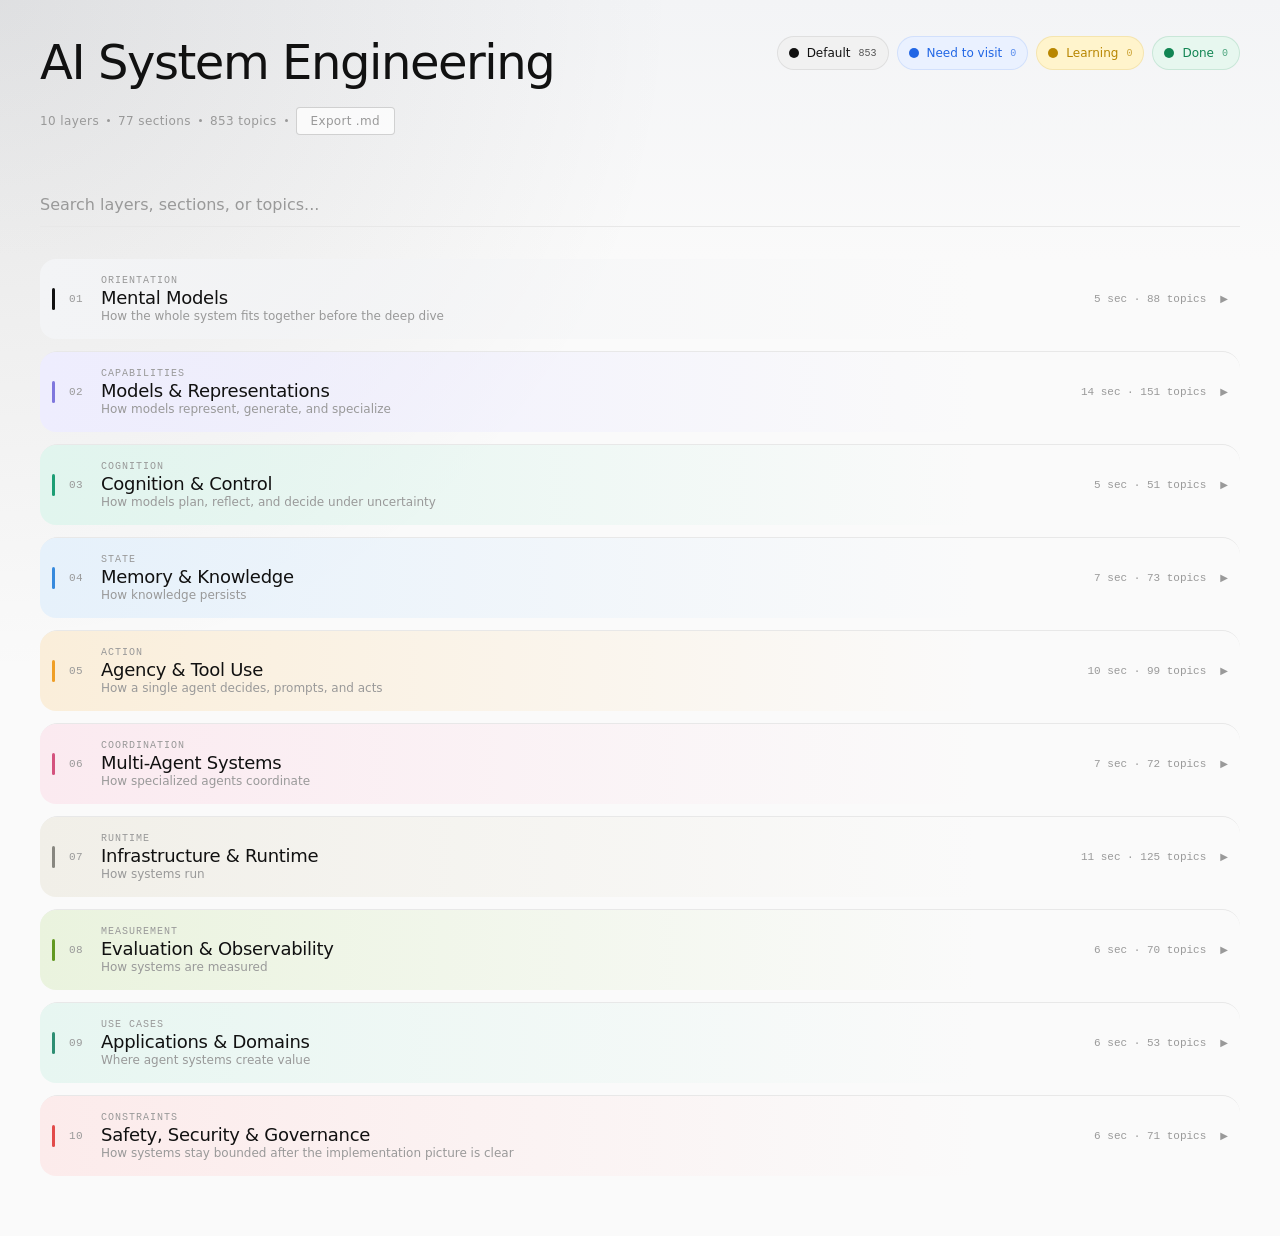
==== index.html @ 34adfef0 "style: increase AI System Engineering heading size to 48px" ====
<!DOCTYPE html>
<html lang="en">
<head>
<meta charset="UTF-8">
<meta name="viewport" content="width=device-width, initial-scale=1.0">
<title>AI Agent Systems — Syllabus</title>
<link rel="stylesheet" href="styles.css">
</head>
<body>

<div class="s">
  <div class="header-row">
    <div>
      <h1 class="page-title">AI System Engineering</h1>
      <div class="s-meta">
        <span id="meta-layers"></span><span class="dot"></span>
        <span id="meta-sections"></span><span class="dot"></span>
        <span id="meta-topics"></span><span class="dot"></span>
        <button class="s-export" id="export-button" type="button">Export .md</button>
      </div>
    </div>
    <div class="status-legend" id="status-legend"></div>
  </div>
  <input class="s-search" id="search" type="search" aria-label="Search layers, sections, topics, and prerequisites" placeholder="Search layers, sections, or topics...">
  <div id="root"></div>
</div>

<button class="scroll-top" id="scroll-top" type="button" aria-label="Scroll to top">↑</button>
<button class="s-collapse" id="collapse-button" type="button">Collapse all</button>

<script src="syllabus.js"></script>
<script>
const { data, getStats, renderLayerTree, filterLayerTree, wireHashFocus, layersToMarkdown, downloadMarkdown, renderStatusLegend, subscribeToTopicStatusChanges, applyPageTheme, setAllLayersOpen } = window.Syllabus;

const root = document.getElementById('root');
const searchInput = document.getElementById('search');
const exportButton = document.getElementById('export-button');
const statusLegend = document.getElementById('status-legend');

function updateMeta(stats) {
  document.getElementById('meta-layers').textContent = `${stats.layers} layers`;
  document.getElementById('meta-sections').textContent = `${stats.sections} sections`;
  document.getElementById('meta-topics').textContent = `${stats.topics} topics`;
}

function exportMarkdown() {
  const stats = getStats(data);
  const markdown = layersToMarkdown('AI Agent Systems — Syllabus', data, [
    `${stats.layers} layers · ${stats.sections} sections · ${stats.topics} topics`
  ]);
  downloadMarkdown('ai_agent_systems_syllabus.md', markdown);
}

function refreshStatusLegend() {
  renderStatusLegend(statusLegend, {
    noteText: 'Classification colors come from the layer taxonomy. Status colors are personal progress markers saved in your browser.'
  });
}

applyPageTheme({ color: '#111111', bg: '#F3F4F6' });
renderLayerTree(root, data, { anchorIds: true });
updateMeta(getStats(data));
wireHashFocus();
refreshStatusLegend();
subscribeToTopicStatusChanges(refreshStatusLegend);

const collapseButton = document.getElementById('collapse-button');
let allCollapsed = true;
setAllLayersOpen(root, false);
collapseButton.textContent = 'Expand all';

searchInput.addEventListener('input', event => {
  filterLayerTree(root, event.target.value);
});

exportButton.addEventListener('click', exportMarkdown);

collapseButton.addEventListener('click', () => {
  allCollapsed = !allCollapsed;
  setAllLayersOpen(root, !allCollapsed);
  collapseButton.textContent = allCollapsed ? 'Expand all' : 'Collapse all';
});

const scrollTopBtn = document.getElementById('scroll-top');
window.addEventListener('scroll', () => {
  scrollTopBtn.classList.toggle('visible', window.scrollY > 400);
  collapseButton.classList.toggle('visible', window.scrollY > 400);
}, { passive: true });
scrollTopBtn.addEventListener('click', () => {
  window.scrollTo({ top: 0, behavior: 'smooth' });
});
</script>
</body>
</html>
---- styles.css ----
*{box-sizing:border-box;margin:0;padding:0}

:root{
  --bg:#FAFAFA;
  --surface:#FFFFFF;
  --fg:#111;
  --fg2:#555;
  --fg3:#999;
  --bd:#E8E8E8;
  --page-theme:#111111;
  --page-tint:#F3F4F6;
  --page-accent:rgba(17,17,17,0.06);
  --theme-line:rgba(17,17,17,0.12);
  --status-default:#111111;
  --status-default-soft:#F1F1F1;
  --status-need-visit:#2166E5;
  --status-need-visit-soft:#EAF1FF;
  --status-learning:#B88600;
  --status-learning-soft:#FFF4CC;
  --status-done:#118553;
  --status-done-soft:#E7F7EF;
  --font:-apple-system,BlinkMacSystemFont,"Segoe UI",system-ui,sans-serif;
  --mono:"SF Mono","Cascadia Code","Fira Code","Consolas",monospace;
}

html{scroll-behavior:smooth}

body{
  font-family:var(--font);
  min-height:100vh;
  background:
    radial-gradient(circle at top left, var(--page-accent) 0%, rgba(250,250,250,0) 38%),
    linear-gradient(180deg, var(--page-tint) 0%, rgba(250,250,250,0) 260px),
    var(--bg);
  color:var(--fg);
  -webkit-font-smoothing:antialiased;
}

a{color:inherit;text-decoration:none}

.s{width:100%;max-width:none;margin:0 auto;padding:36px 40px 48px}

.header-row{
  display:flex;
  justify-content:space-between;
  align-items:flex-start;
  gap:32px;
  margin-bottom:24px;
}

.page-title{
  font-size:48px;
  line-height:1.1;
  font-weight:500;
  letter-spacing:-0.03em;
  margin:0 0 18px;
}

.s-meta{
  font-size:12px;
  color:var(--fg3);
  letter-spacing:0.4px;
  margin-bottom:24px;
  display:flex;
  gap:8px;
  align-items:center;
  flex-wrap:wrap;
}

.s-meta .dot{width:3px;height:3px;border-radius:50%;background:var(--fg3);display:inline-block}

.status-legend{
  display:flex;
  flex-direction:column;
  gap:12px;
  align-items:flex-end;
  padding:0;
  border:none;
  border-radius:0;
  background:transparent;
  backdrop-filter:none;
  flex-shrink:0;
  min-width:200px;
}

.status-note{
  display:none;
}

.status-items{
  display:flex;
  flex-wrap:wrap;
  gap:8px;
  justify-content:flex-end;
}

.status-item,
.status-choice{
  display:inline-flex;
  align-items:center;
  gap:8px;
  min-height:34px;
  padding:7px 11px;
  border-radius:999px;
  border:1px solid transparent;
  background:var(--surface);
  color:var(--fg2);
}

.status-item[data-status="default"],
.status-choice[data-status="default"]{background:var(--status-default-soft);color:var(--status-default);border-color:rgba(17,17,17,0.08)}
.status-item[data-status="need-visit"],
.status-choice[data-status="need-visit"]{background:var(--status-need-visit-soft);color:var(--status-need-visit);border-color:rgba(33,102,229,0.12)}
.status-item[data-status="learning"],
.status-choice[data-status="learning"]{background:var(--status-learning-soft);color:var(--status-learning);border-color:rgba(184,134,0,0.14)}
.status-item[data-status="done"],
.status-choice[data-status="done"]{background:var(--status-done-soft);color:var(--status-done);border-color:rgba(17,133,83,0.14)}

.status-swatch{
  width:10px;
  height:10px;
  border-radius:50%;
  background:currentColor;
  flex-shrink:0;
}

.status-label{font-size:12px;font-weight:500}
.status-count{font-family:var(--mono);font-size:10px;opacity:0.7}

.s-search{
  width:100%;
  background:none;
  border:none;
  border-bottom:1.5px solid var(--bd);
  padding:12px 0;
  font-size:16px;
  color:var(--fg);
  font-family:var(--font);
  outline:none;
  transition:border-color 0.2s;
  margin-bottom:32px;
}

.s-search:focus{border-bottom-color:var(--fg)}
.s-search::placeholder{color:var(--fg3);font-weight:300}

.s-export,
.back-link{
  display:inline-flex;
  align-items:center;
  justify-content:center;
  background:rgba(255,255,255,0.72);
  border:1px solid var(--theme-line);
  color:var(--fg3);
  font-size:12px;
  font-family:var(--font);
  padding:6px 14px;
  border-radius:4px;
  cursor:pointer;
  transition:all 0.15s;
  letter-spacing:0.3px;
}

.s-export:hover,
.back-link:hover,
.s-collapse:hover{color:var(--fg);border-color:var(--fg)}

.s-collapse{
  position:fixed;
  bottom:28px;
  right:72px;
  display:flex;
  align-items:center;
  justify-content:center;
  width:auto;
  height:38px;
  padding:6px 14px;
  font-size:12px;
  font-family:var(--font);
  background:rgba(255,255,255,0.82);
  backdrop-filter:blur(10px);
  border:1px solid var(--theme-line);
  border-radius:4px;
  color:var(--fg3);
  cursor:pointer;
  transition:all 0.15s;
  letter-spacing:0.3px;
  z-index:100;
  box-shadow:0 4px 16px rgba(17,17,17,0.06);
  opacity:0;
  pointer-events:none;
  transform:translateY(8px);
}

.s-collapse.visible{
  opacity:1;
  pointer-events:auto;
  transform:translateY(0);
}

.s-collapse:hover{color:var(--fg);border-color:var(--fg)}

.scroll-top{
  position:fixed;
  bottom:28px;
  right:28px;
  width:38px;
  height:38px;
  border-radius:50%;
  border:1px solid var(--theme-line);
  background:rgba(255,255,255,0.82);
  backdrop-filter:blur(10px);
  color:var(--fg3);
  font-size:16px;
  line-height:1;
  cursor:pointer;
  display:flex;
  align-items:center;
  justify-content:center;
  opacity:0;
  pointer-events:none;
  transition:opacity 0.25s,transform 0.25s,color 0.15s,border-color 0.15s;
  transform:translateY(8px);
  z-index:100;
  box-shadow:0 4px 16px rgba(17,17,17,0.06);
}

.scroll-top.visible{
  opacity:1;
  pointer-events:auto;
  transform:translateY(0);
}

.scroll-top:hover{color:var(--fg);border-color:var(--fg)}

.topic-page .status-legend{display:none}

.resource-tools{
  margin:8px 0 18px 33px;
  padding-top:6px;
}

.resource-tools-label,
.resource-field-label{
  font-family:var(--mono);
  font-size:10px;
  letter-spacing:0.08em;
  text-transform:uppercase;
  color:var(--fg3);
}

.resource-form{
  display:grid;
  grid-template-columns:minmax(0,0.85fr) minmax(0,1.35fr) auto;
  gap:10px;
  align-items:end;
  margin-top:10px;
}

.resource-field{
  display:flex;
  flex-direction:column;
  gap:8px;
  min-width:0;
}

.resource-input{
  width:100%;
  background:none;
  border:none;
  border-bottom:1px solid var(--bd);
  padding:10px 0;
  font-size:14px;
  color:var(--fg);
  font-family:var(--font);
  outline:none;
  transition:border-color 0.2s;
}

.resource-input:focus{border-bottom-color:var(--fg)}
.resource-input::placeholder{color:var(--fg3)}

.resource-saved-note{
  margin-top:12px;
  font-size:11px;
  color:var(--fg3);
}

.resource-saved-list{
  display:flex;
  flex-wrap:wrap;
  gap:8px;
  margin-top:10px;
}

.resource-saved-item{
  display:inline-flex;
  align-items:center;
  gap:8px;
  min-height:30px;
  padding:5px 9px;
  border-radius:999px;
  border:1px solid var(--theme-line);
  background:rgba(255,255,255,0.64);
}

.resource-saved-link{
  font-size:12px;
  color:var(--fg2);
}

.resource-saved-link:hover{color:var(--fg)}

.resource-remove{
  border:none;
  background:none;
  padding:0;
  font-size:11px;
  font-family:var(--font);
  color:var(--fg3);
  cursor:pointer;
}

.resource-remove:hover{color:var(--fg)}

.resource-empty{
  font-size:12px;
  color:var(--fg3);
}

.page-topbar{
  display:flex;
  align-items:center;
  justify-content:flex-start;
  margin-bottom:18px;
}

.topic-page .back-link{
  min-height:36px;
  padding:8px 14px;
}

.hero{
  padding:4px 0 28px;
  margin-bottom:24px;
  border-bottom:1px solid var(--theme-line);
}

.crumbs{
  display:flex;
  align-items:center;
  gap:8px;
  flex-wrap:wrap;
  margin-bottom:14px;
  font-size:12px;
  color:var(--fg3);
}

.crumb-link{transition:color 0.15s}
.crumb-link:hover{color:var(--fg)}
.crumb-sep{color:var(--bd)}

.hero-k{font-family:var(--mono);font-size:11px;letter-spacing:0.1em;text-transform:uppercase;color:var(--fg3);margin-bottom:10px}
.hero-title{font-size:34px;line-height:1.08;letter-spacing:-0.03em;font-weight:550;max-width:1100px}
.hero-summary{margin-top:14px;max-width:1100px;font-size:15px;line-height:1.7;color:var(--fg2)}

.topic-brief{
  margin-top:18px;
  max-width:1100px;
  display:grid;
  gap:10px;
}

.topic-brief-line{
  display:flex;
  align-items:flex-start;
  gap:12px;
  padding:12px 14px;
  border:1px solid var(--theme-line);
  border-radius:12px;
  background:rgba(255,255,255,0.68);
  box-shadow:0 12px 30px rgba(17,17,17,0.03);
}

.topic-brief-label{
  min-width:110px;
  font-family:var(--mono);
  font-size:10px;
  letter-spacing:0.08em;
  text-transform:uppercase;
  color:var(--page-theme);
  padding-top:3px;
  flex-shrink:0;
}

.topic-brief-text{
  font-size:14px;
  line-height:1.72;
  color:var(--fg2);
}

.hero-grid{
  margin-top:20px;
  display:grid;
  grid-template-columns:repeat(auto-fit,minmax(220px,1fr));
  gap:12px;
}

.hero-card{
  border:1px solid var(--theme-line);
  border-radius:12px;
  padding:14px 16px;
  background:rgba(255,255,255,0.78);
  box-shadow:0 14px 34px rgba(17,17,17,0.03);
}

.hero-card-label{font-family:var(--mono);font-size:10px;letter-spacing:0.08em;text-transform:uppercase;color:var(--fg3);margin-bottom:8px}
.hero-card-value{font-size:15px;line-height:1.45;color:var(--fg)}

.not-found{
  margin-top:24px;
  border:1px solid var(--bd);
  border-radius:12px;
  padding:24px;
  background:var(--surface);
}

.not-found h1{font-size:24px;margin-bottom:10px}
.not-found p{font-size:15px;line-height:1.7;color:var(--fg2);max-width:700px}

.l{position:relative;margin-bottom:12px;border-radius:18px}
.l+.l{border-top:1px solid var(--bd)}

.l-h{
  display:flex;
  align-items:center;
  gap:14px;
  width:100%;
  padding:16px 12px;
  border:none;
  appearance:none;
  text-align:left;
  font:inherit;
  color:inherit;
  cursor:pointer;
  user-select:none;
  transition:opacity 0.15s;
  border-radius:16px;
  background:linear-gradient(90deg,var(--layer-bg,#FFFFFF) 0%, rgba(255,255,255,0) 78%);
}

.l-h:hover{opacity:0.6}
.l-h:focus-visible,
.sec-h:focus-visible{outline:2px solid var(--page-theme);outline-offset:4px}
.l-accent{width:3px;height:22px;border-radius:1.5px;flex-shrink:0;transition:height 0.2s}
.l.open .l-accent{height:28px}
.l.open .l-h{box-shadow:0 14px 28px var(--layer-shadow)}
.l-n{font-family:var(--mono);font-size:11px;color:var(--fg3);min-width:18px;letter-spacing:0.5px}
.l-copy{display:flex;flex-direction:column;gap:1px;flex:1;min-width:0}
.l-k{font-family:var(--mono);font-size:10px;color:var(--fg3);letter-spacing:0.1em;text-transform:uppercase}
.l-t{font-size:18px;font-weight:500;flex:1;letter-spacing:-0.015em}
.l-s{font-size:12px;color:var(--fg3);white-space:nowrap;overflow:hidden;text-overflow:ellipsis}
.l-meta{font-size:11px;color:var(--fg3);font-family:var(--mono)}
.l-arrow{font-size:10px;color:var(--fg3);transition:transform 0.25s ease;display:inline-block}
.l.open .l-arrow{transform:rotate(90deg)}

.l-b{display:grid;grid-template-rows:0fr;transition:grid-template-rows 0.3s ease}
.l.open .l-b{grid-template-rows:1fr}
.l-inner{overflow:hidden;padding-right:12px}

.sec{padding-left:33px}

.sec-h{
  display:flex;
  align-items:center;
  gap:8px;
  width:100%;
  padding:9px 0;
  border:none;
  appearance:none;
  text-align:left;
  font:inherit;
  color:inherit;
  background:none;
  cursor:pointer;
  user-select:none;
  transition:opacity 0.15s;
}

.sec-h:hover{opacity:0.6}
.sec-arrow{font-size:9px;color:var(--fg3);transition:transform 0.2s ease;display:inline-block;width:12px}
.sec.open .sec-arrow{transform:rotate(90deg)}
.sec-t{font-size:15px;color:var(--fg2);flex:1;font-weight:400}
.sec-c{font-family:var(--mono);font-size:10px;color:var(--fg3)}

.sec-b{display:grid;grid-template-rows:0fr;transition:grid-template-rows 0.25s ease}
.sec.open .sec-b{grid-template-rows:1fr}
.sec-inner{overflow:hidden}

.topics{
  padding:10px 0 18px 18px;
  display:grid;
  grid-template-columns:repeat(auto-fit,minmax(240px,1fr));
  gap:4px 18px;
}

.meta-table{
  width:calc(100% - 18px);
  margin:10px 0 8px 18px;
  border-collapse:collapse;
  table-layout:fixed;
}

.meta-row{
  transition:opacity 0.2s;
}

.meta-table th,
.meta-table td{
  padding:7px 0;
  vertical-align:top;
  border-bottom:1px solid rgba(17,17,17,0.06);
}

.meta-table th{
  width:170px;
  padding-right:16px;
  font-family:var(--mono);
  font-size:10px;
  letter-spacing:0.08em;
  text-transform:uppercase;
  color:var(--fg3);
  font-weight:400;
  text-align:left;
}

.meta-table td{
  font-size:14px;
  line-height:1.45;
  color:var(--fg);
}

.topic-token{
  display:flex;
  flex-direction:column;
  align-items:stretch;
  gap:6px;
  min-height:0;
  padding:8px 0;
  border-radius:0;
  border:none;
  border-bottom:1px solid rgba(17,17,17,0.06);
  background:none;
  box-shadow:none;
  transition:color 0.15s, border-color 0.15s;
}

.topic-token:hover{border-bottom-color:rgba(17,17,17,0.14)}
.topic-token[data-status="default"]{color:var(--status-default);border-color:rgba(17,17,17,0.06)}
.topic-token[data-status="need-visit"]{color:var(--status-need-visit);border-color:rgba(33,102,229,0.14)}
.topic-token[data-status="learning"]{color:var(--status-learning);border-color:rgba(184,134,0,0.18)}
.topic-token[data-status="done"]{color:var(--status-done);border-color:rgba(17,133,83,0.16)}

.prompt-token{
  grid-column:1/-1;
  margin-top:4px;
  padding:16px 18px 18px;
  border:1px solid var(--theme-line);
  border-radius:14px;
  background:rgba(255,255,255,0.82);
  box-shadow:0 18px 38px rgba(17,17,17,0.05);
}

.prompt-token:hover{border-color:rgba(17,17,17,0.16)}

.prompt-head{
  display:flex;
  align-items:flex-start;
  justify-content:space-between;
  gap:16px;
  margin-bottom:14px;
}

.prompt-info{
  display:grid;
  gap:6px;
  min-width:0;
}

.prompt-label{
  font-family:var(--mono);
  font-size:10px;
  letter-spacing:0.08em;
  text-transform:uppercase;
  color:var(--fg3);
}

.prompt-description{
  max-width:900px;
  font-size:14px;
  line-height:1.65;
  color:var(--fg2);
}

.prompt-copy-button{
  display:inline-flex;
  align-items:center;
  justify-content:center;
  min-width:112px;
  min-height:36px;
  padding:8px 14px;
  border-radius:999px;
  border:1px solid var(--theme-line);
  background:rgba(17,17,17,0.03);
  color:var(--fg);
  font:inherit;
  font-size:12px;
  cursor:pointer;
  transition:transform 0.15s,border-color 0.15s,background-color 0.15s,color 0.15s;
  flex-shrink:0;
}

.prompt-copy-button:hover{transform:translateY(-1px);border-color:rgba(17,17,17,0.18);background:rgba(17,17,17,0.05)}
.prompt-copy-button[data-state="copied"]{background:var(--status-done-soft);color:var(--status-done);border-color:rgba(17,133,83,0.18)}
.prompt-copy-button[data-state="error"]{background:var(--status-need-visit-soft);color:var(--status-need-visit);border-color:rgba(33,102,229,0.18)}

.prompt-body{
  margin:0;
  padding:16px;
  border-radius:12px;
  border:1px solid rgba(17,17,17,0.08);
  background:linear-gradient(180deg, rgba(17,17,17,0.03) 0%, rgba(17,17,17,0.018) 100%);
  font-family:var(--mono);
  font-size:12px;
  line-height:1.7;
  color:var(--fg);
  white-space:pre-wrap;
  overflow-wrap:anywhere;
  overflow-x:auto;
}

.topic-head{
  display:flex;
  align-items:flex-start;
  gap:10px;
  min-width:0;
}

.t,
.t-new,
.t-link{
  display:inline-flex;
  align-items:center;
  flex:1;
  min-width:0;
  line-height:1.35;
  white-space:normal;
  word-break:normal;
  overflow-wrap:anywhere;
}

.t,
.t-link{font-size:14px;color:inherit}

.t-new{
  font-size:14px;
  color:inherit;
  border-bottom:1px dotted var(--fg3);
}

.t-link{
  border-bottom:1px solid transparent;
  transition:color 0.15s,border-color 0.15s,background-color 0.15s;
}

.t-link:hover{color:var(--fg);border-bottom-color:currentColor}
.t-link:focus-visible{outline:2px solid var(--fg);outline-offset:2px;border-radius:3px}

.t-current{color:var(--fg);font-weight:500}

.topic-status-control{
  width:12px;
  height:12px;
  margin-left:auto;
  border-radius:50%;
  border:none;
  padding:0;
  background:currentColor;
  cursor:pointer;
  box-shadow:0 0 0 1px rgba(255,255,255,0.92), 0 0 0 2px rgba(17,17,17,0.05);
  transition:transform 0.15s, box-shadow 0.15s, opacity 0.15s;
  flex-shrink:0;
  margin-top:3px;
}

.topic-status-control:hover{transform:scale(1.12);box-shadow:0 0 0 1px rgba(255,255,255,0.96), 0 0 0 3px rgba(17,17,17,0.08)}
.topic-status-control:focus-visible{outline:2px solid currentColor;outline-offset:3px}

.t-new-dot{display:inline-block;width:4px;height:4px;border-radius:50%;background:#1D9E75;margin-right:3px;vertical-align:middle;position:relative;top:-1px}

.topic-prereqs{
  display:flex;
  flex-wrap:wrap;
  gap:6px;
  align-items:center;
  padding-left:0;
}

.topic-prereq-label{
  font-family:var(--mono);
  font-size:10px;
  letter-spacing:0.08em;
  text-transform:uppercase;
  color:var(--fg3);
  margin-right:2px;
}

.topic-prereq,
.topic-prereq-empty{
  display:inline-flex;
  align-items:center;
  min-height:20px;
  padding:2px 7px;
  border-radius:999px;
  background:rgba(17,17,17,0.05);
  color:var(--fg2);
  font-size:10px;
  line-height:1.25;
}

.topic-prereq-link{transition:background-color 0.15s,color 0.15s}
.topic-prereq-link:hover{background:rgba(17,17,17,0.08);color:var(--fg)}
.topic-prereq-empty{background:rgba(17,17,17,0.03);color:var(--fg3)}

.faded{opacity:0.08!important;pointer-events:none;transition:opacity 0.2s}

.status-picker-label{
  margin-top:18px;
  margin-bottom:10px;
  font-family:var(--mono);
  font-size:10px;
  letter-spacing:0.08em;
  text-transform:uppercase;
  color:var(--fg3);
}

.status-picker{
  display:flex;
  flex-wrap:wrap;
  gap:10px;
  margin-bottom:18px;
}

.status-choice{
  cursor:pointer;
  font:inherit;
  transition:transform 0.15s, box-shadow 0.15s, border-color 0.15s;
}

.status-choice:hover{transform:translateY(-1px)}
.status-choice.is-active{box-shadow:0 0 0 2px currentColor inset, 0 10px 22px rgba(17,17,17,0.05)}

@media(max-width:900px){
  .hero-title{font-size:28px}
  .topic-brief-line{flex-direction:column;gap:6px}
  .topic-brief-label{min-width:0;padding-top:0}
  .resource-form{grid-template-columns:1fr}
  .prompt-head{flex-direction:column;align-items:stretch}
  .prompt-copy-button{width:100%}
}

@media(max-width:480px){
  .s{width:100%;padding:20px 14px 28px}
  .page-title{font-size:24px;margin-bottom:14px}
  .page-topbar{margin-bottom:14px}
  .status-legend{padding:12px 14px}
  .hero{padding-bottom:22px}
  .hero-title{font-size:24px}
  .hero-summary{font-size:14px}
  .sec{padding-left:24px}
  .resource-tools{margin-left:24px}
  .topics{padding-left:10px;grid-template-columns:1fr;gap:2px}
  .meta-table{width:calc(100% - 10px);margin-left:10px}
  .meta-table th,
  .meta-table td{display:block;padding:0;border:none}
  .meta-table tr{display:grid;gap:4px;padding:8px 0;border-bottom:1px solid rgba(17,17,17,0.06)}
  .meta-table th{width:auto;padding-right:0}
  .l-h{gap:10px;padding:14px 0}
  .l-t{font-size:16px}
  .l-s{white-space:normal}
  .sec-t{font-size:14px}
  .t,.t-new,.t-link{font-size:13px}
  .topic-token{padding:8px 0}
  .prompt-token{padding:14px}
  .prompt-body{padding:14px;font-size:11px}
}
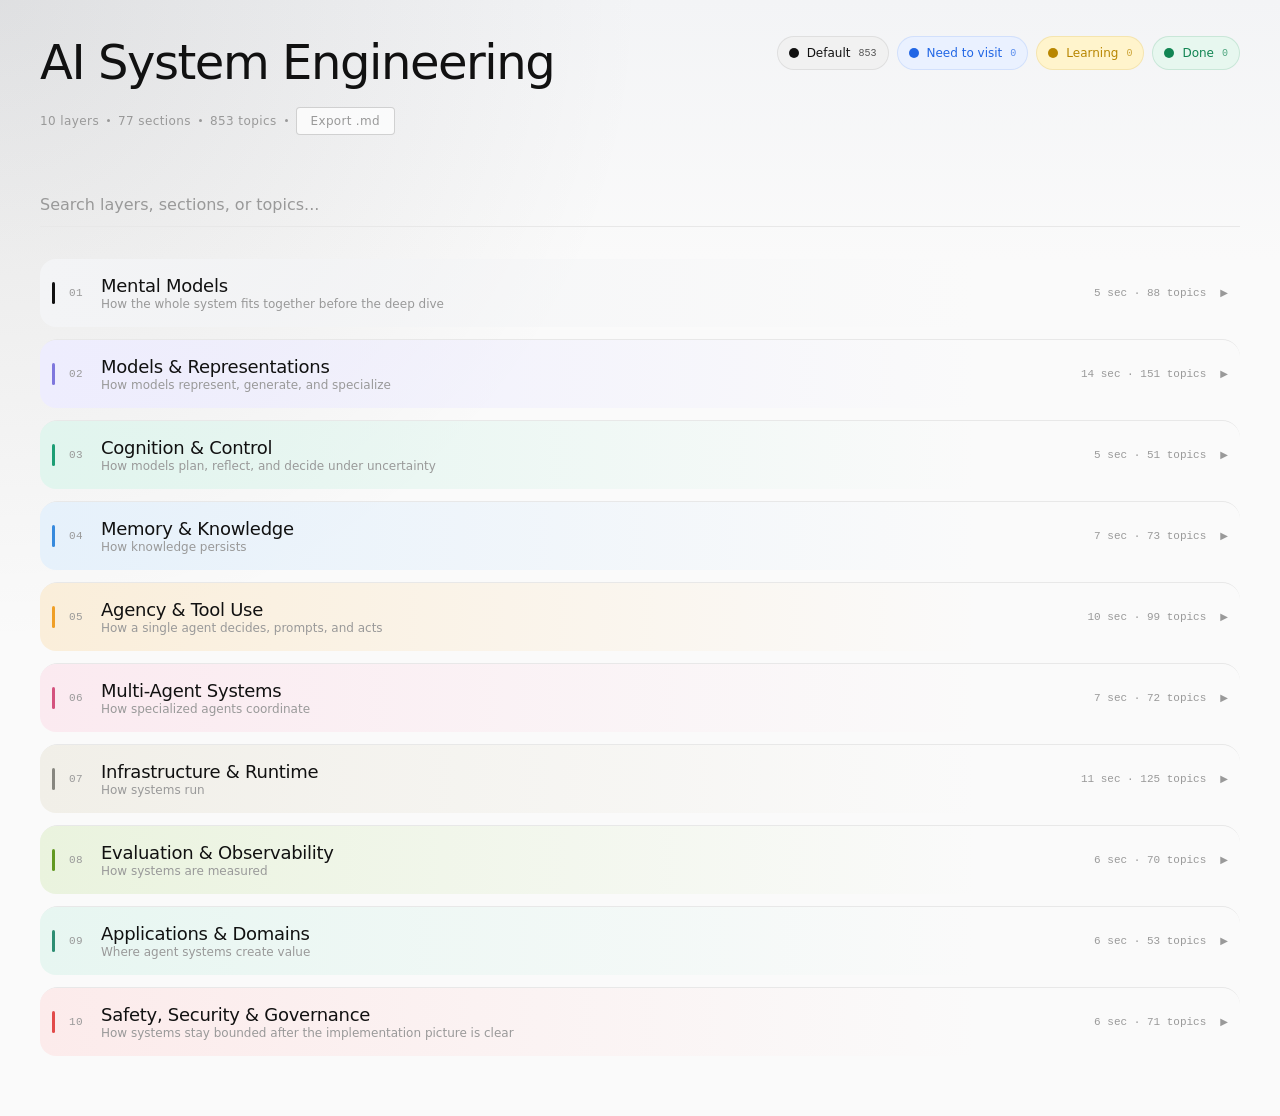
==== commit cf838344: "feat: improve collapse control state sync and floating behavior" ====
--- a/index.html
+++ b/index.html
@@ -26,7 +26,7 @@
 </div>
 
 <button class="scroll-top" id="scroll-top" type="button" aria-label="Scroll to top">↑</button>
-<button class="s-collapse" id="collapse-button" type="button">Collapse all</button>
+<button class="s-collapse" id="collapse-button" type="button" aria-label="Collapse all layers">Collapse all</button>
 
 <script src="syllabus.js"></script>
 <script>
@@ -64,28 +64,61 @@
 refreshStatusLegend();
 subscribeToTopicStatusChanges(refreshStatusLegend);
 
+// Initialize with all layers collapsed by default
 const collapseButton = document.getElementById('collapse-button');
-let allCollapsed = true;
 setAllLayersOpen(root, false);
-collapseButton.textContent = 'Expand all';
 
-searchInput.addEventListener('input', event => {
-  filterLayerTree(root, event.target.value);
-});
+function hasAnyOpenItems() {
+  return !!root.querySelector('.l.open, .sec.open');
+}
+
+function updateCollapseButtonState() {
+  const anyOpen = hasAnyOpenItems();
+  collapseButton.textContent = anyOpen ? 'Collapse all' : 'Expand all';
+  collapseButton.setAttribute(
+    'aria-label',
+    anyOpen ? 'Collapse all layers and sections' : 'Expand all layers and sections'
+  );
+}
+
+function updateFloatingControls() {
+  const showScrollTop = window.scrollY > 400;
+  scrollTopBtn.classList.toggle('visible', showScrollTop);
+  collapseButton.classList.toggle('with-scroll-top', showScrollTop);
+  updateCollapseButtonState();
+}
+
+updateCollapseButtonState();
 
 exportButton.addEventListener('click', exportMarkdown);
 
 collapseButton.addEventListener('click', () => {
-  allCollapsed = !allCollapsed;
-  setAllLayersOpen(root, !allCollapsed);
-  collapseButton.textContent = allCollapsed ? 'Expand all' : 'Collapse all';
+  setAllLayersOpen(root, !hasAnyOpenItems());
+  updateCollapseButtonState();
+});
+
+root.addEventListener('click', event => {
+  if (event.target.closest('.l-h, .sec-h')) {
+    requestAnimationFrame(updateCollapseButtonState);
+  }
 });
 
 const scrollTopBtn = document.getElementById('scroll-top');
 window.addEventListener('scroll', () => {
-  scrollTopBtn.classList.toggle('visible', window.scrollY > 400);
-  collapseButton.classList.toggle('visible', window.scrollY > 400);
+  updateFloatingControls();
 }, { passive: true });
+
+searchInput.addEventListener('input', event => {
+  filterLayerTree(root, event.target.value);
+  updateCollapseButtonState();
+});
+
+window.addEventListener('hashchange', () => {
+  requestAnimationFrame(updateCollapseButtonState);
+});
+
+requestAnimationFrame(updateFloatingControls);
+
 scrollTopBtn.addEventListener('click', () => {
   window.scrollTo({ top: 0, behavior: 'smooth' });
 });
--- a/styles.css
+++ b/styles.css
@@ -40,6 +40,7 @@
 
 .s{width:100%;max-width:none;margin:0 auto;padding:36px 40px 48px}
 
+/* Header layout: title on left, legend on right */
 .header-row{
   display:flex;
   justify-content:space-between;
@@ -191,6 +192,14 @@
   pointer-events:none;
   transform:translateY(8px);
 }
+
+.s-collapse.visible{
+  opacity:1;
+  pointer-events:auto;
+  transform:translateY(0);
+}
+
+.s-collapse:hover{color:var(--fg);border-color:var(--fg)}
 
 .s-collapse.visible{
   opacity:1;
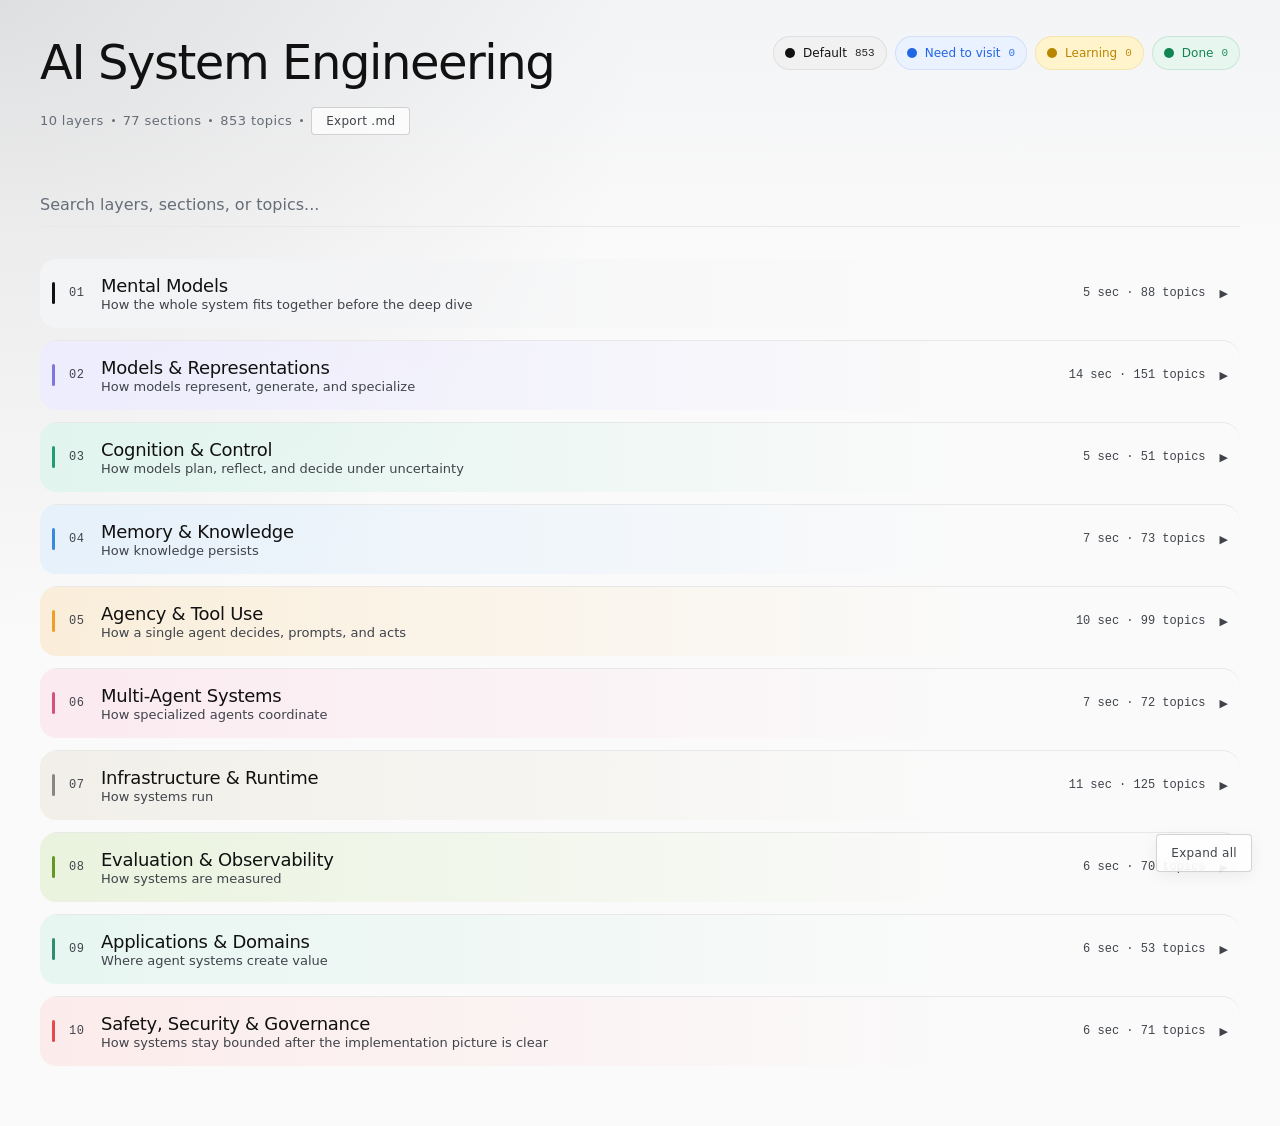
==== commit d91fb1eb: "feat: add topic prompt and resource management features - Implemented topic prompt generation logic " ====
--- a/index.html
+++ b/index.html
@@ -28,100 +28,14 @@
 <button class="scroll-top" id="scroll-top" type="button" aria-label="Scroll to top">↑</button>
 <button class="s-collapse" id="collapse-button" type="button" aria-label="Collapse all layers">Collapse all</button>
 
+<script src="js/data/syllabus-content.js"></script>
+<script src="js/core/syllabus-core.js"></script>
+<script src="js/features/topic-detail-shared.js"></script>
+<script src="js/features/topic-brief.js"></script>
+<script src="js/features/topic-prompt.js"></script>
+<script src="js/features/topic-resources.js"></script>
+<script src="js/features/topic-detail.js"></script>
 <script src="syllabus.js"></script>
-<script>
-const { data, getStats, renderLayerTree, filterLayerTree, wireHashFocus, layersToMarkdown, downloadMarkdown, renderStatusLegend, subscribeToTopicStatusChanges, applyPageTheme, setAllLayersOpen } = window.Syllabus;
-
-const root = document.getElementById('root');
-const searchInput = document.getElementById('search');
-const exportButton = document.getElementById('export-button');
-const statusLegend = document.getElementById('status-legend');
-
-function updateMeta(stats) {
-  document.getElementById('meta-layers').textContent = `${stats.layers} layers`;
-  document.getElementById('meta-sections').textContent = `${stats.sections} sections`;
-  document.getElementById('meta-topics').textContent = `${stats.topics} topics`;
-}
-
-function exportMarkdown() {
-  const stats = getStats(data);
-  const markdown = layersToMarkdown('AI Agent Systems — Syllabus', data, [
-    `${stats.layers} layers · ${stats.sections} sections · ${stats.topics} topics`
-  ]);
-  downloadMarkdown('ai_agent_systems_syllabus.md', markdown);
-}
-
-function refreshStatusLegend() {
-  renderStatusLegend(statusLegend, {
-    noteText: 'Classification colors come from the layer taxonomy. Status colors are personal progress markers saved in your browser.'
-  });
-}
-
-applyPageTheme({ color: '#111111', bg: '#F3F4F6' });
-renderLayerTree(root, data, { anchorIds: true });
-updateMeta(getStats(data));
-wireHashFocus();
-refreshStatusLegend();
-subscribeToTopicStatusChanges(refreshStatusLegend);
-
-// Initialize with all layers collapsed by default
-const collapseButton = document.getElementById('collapse-button');
-setAllLayersOpen(root, false);
-
-function hasAnyOpenItems() {
-  return !!root.querySelector('.l.open, .sec.open');
-}
-
-function updateCollapseButtonState() {
-  const anyOpen = hasAnyOpenItems();
-  collapseButton.textContent = anyOpen ? 'Collapse all' : 'Expand all';
-  collapseButton.setAttribute(
-    'aria-label',
-    anyOpen ? 'Collapse all layers and sections' : 'Expand all layers and sections'
-  );
-}
-
-function updateFloatingControls() {
-  const showScrollTop = window.scrollY > 400;
-  scrollTopBtn.classList.toggle('visible', showScrollTop);
-  collapseButton.classList.toggle('with-scroll-top', showScrollTop);
-  updateCollapseButtonState();
-}
-
-updateCollapseButtonState();
-
-exportButton.addEventListener('click', exportMarkdown);
-
-collapseButton.addEventListener('click', () => {
-  setAllLayersOpen(root, !hasAnyOpenItems());
-  updateCollapseButtonState();
-});
-
-root.addEventListener('click', event => {
-  if (event.target.closest('.l-h, .sec-h')) {
-    requestAnimationFrame(updateCollapseButtonState);
-  }
-});
-
-const scrollTopBtn = document.getElementById('scroll-top');
-window.addEventListener('scroll', () => {
-  updateFloatingControls();
-}, { passive: true });
-
-searchInput.addEventListener('input', event => {
-  filterLayerTree(root, event.target.value);
-  updateCollapseButtonState();
-});
-
-window.addEventListener('hashchange', () => {
-  requestAnimationFrame(updateCollapseButtonState);
-});
-
-requestAnimationFrame(updateFloatingControls);
-
-scrollTopBtn.addEventListener('click', () => {
-  window.scrollTo({ top: 0, behavior: 'smooth' });
-});
-</script>
+<script src="js/pages/index-page.js"></script>
 </body>
 </html>
--- a/styles.css
+++ b/styles.css
@@ -4,8 +4,8 @@
   --bg:#FAFAFA;
   --surface:#FFFFFF;
   --fg:#111;
-  --fg2:#555;
-  --fg3:#999;
+  --fg2:#3F434A;
+  --fg3:#666D77;
   --bd:#E8E8E8;
   --page-theme:#111111;
   --page-tint:#F3F4F6;
@@ -58,7 +58,7 @@
 }
 
 .s-meta{
-  font-size:12px;
+  font-size:13px;
   color:var(--fg3);
   letter-spacing:0.4px;
   margin-bottom:24px;
@@ -126,7 +126,7 @@
 }
 
 .status-label{font-size:12px;font-weight:500}
-.status-count{font-family:var(--mono);font-size:10px;opacity:0.7}
+.status-count{font-family:var(--mono);font-size:11px;opacity:0.9}
 
 .s-search{
   width:100%;
@@ -152,7 +152,7 @@
   justify-content:center;
   background:rgba(255,255,255,0.72);
   border:1px solid var(--theme-line);
-  color:var(--fg3);
+  color:var(--fg2);
   font-size:12px;
   font-family:var(--font);
   padding:6px 14px;
@@ -169,7 +169,7 @@
 .s-collapse{
   position:fixed;
   bottom:28px;
-  right:72px;
+  right:28px;
   display:flex;
   align-items:center;
   justify-content:center;
@@ -182,29 +182,16 @@
   backdrop-filter:blur(10px);
   border:1px solid var(--theme-line);
   border-radius:4px;
-  color:var(--fg3);
+  color:var(--fg2);
   cursor:pointer;
   transition:all 0.15s;
   letter-spacing:0.3px;
   z-index:100;
   box-shadow:0 4px 16px rgba(17,17,17,0.06);
-  opacity:0;
-  pointer-events:none;
-  transform:translateY(8px);
-}
-
-.s-collapse.visible{
-  opacity:1;
-  pointer-events:auto;
-  transform:translateY(0);
-}
-
-.s-collapse:hover{color:var(--fg);border-color:var(--fg)}
-
-.s-collapse.visible{
-  opacity:1;
-  pointer-events:auto;
-  transform:translateY(0);
+}
+
+.s-collapse.with-scroll-top{
+  right:72px;
 }
 
 .s-collapse:hover{color:var(--fg);border-color:var(--fg)}
@@ -219,7 +206,7 @@
   border:1px solid var(--theme-line);
   background:rgba(255,255,255,0.82);
   backdrop-filter:blur(10px);
-  color:var(--fg3);
+  color:var(--fg2);
   font-size:16px;
   line-height:1;
   cursor:pointer;
@@ -252,7 +239,7 @@
 .resource-tools-label,
 .resource-field-label{
   font-family:var(--mono);
-  font-size:10px;
+  font-size:11px;
   letter-spacing:0.08em;
   text-transform:uppercase;
   color:var(--fg3);
@@ -264,6 +251,11 @@
   gap:10px;
   align-items:end;
   margin-top:10px;
+}
+
+.resource-form .s-collapse{
+  position:static;
+  box-shadow:none;
 }
 
 .resource-field{
@@ -291,8 +283,8 @@
 
 .resource-saved-note{
   margin-top:12px;
-  font-size:11px;
-  color:var(--fg3);
+  font-size:12px;
+  color:var(--fg2);
 }
 
 .resource-saved-list{
@@ -324,17 +316,17 @@
   border:none;
   background:none;
   padding:0;
-  font-size:11px;
+  font-size:12px;
   font-family:var(--font);
-  color:var(--fg3);
+  color:var(--fg2);
   cursor:pointer;
 }
 
 .resource-remove:hover{color:var(--fg)}
 
 .resource-empty{
-  font-size:12px;
-  color:var(--fg3);
+  font-size:13px;
+  color:var(--fg2);
 }
 
 .page-topbar{
@@ -369,7 +361,7 @@
 .crumb-link:hover{color:var(--fg)}
 .crumb-sep{color:var(--bd)}
 
-.hero-k{font-family:var(--mono);font-size:11px;letter-spacing:0.1em;text-transform:uppercase;color:var(--fg3);margin-bottom:10px}
+.hero-k{font-family:var(--mono);font-size:12px;letter-spacing:0.1em;text-transform:uppercase;color:var(--fg2);margin-bottom:10px}
 .hero-title{font-size:34px;line-height:1.08;letter-spacing:-0.03em;font-weight:550;max-width:1100px}
 .hero-summary{margin-top:14px;max-width:1100px;font-size:15px;line-height:1.7;color:var(--fg2)}
 
@@ -423,7 +415,7 @@
   box-shadow:0 14px 34px rgba(17,17,17,0.03);
 }
 
-.hero-card-label{font-family:var(--mono);font-size:10px;letter-spacing:0.08em;text-transform:uppercase;color:var(--fg3);margin-bottom:8px}
+.hero-card-label{font-family:var(--mono);font-size:11px;letter-spacing:0.08em;text-transform:uppercase;color:var(--fg2);margin-bottom:8px}
 .hero-card-value{font-size:15px;line-height:1.45;color:var(--fg)}
 
 .not-found{
@@ -458,19 +450,18 @@
   background:linear-gradient(90deg,var(--layer-bg,#FFFFFF) 0%, rgba(255,255,255,0) 78%);
 }
 
-.l-h:hover{opacity:0.6}
+.l-h:hover{opacity:0.84}
 .l-h:focus-visible,
 .sec-h:focus-visible{outline:2px solid var(--page-theme);outline-offset:4px}
 .l-accent{width:3px;height:22px;border-radius:1.5px;flex-shrink:0;transition:height 0.2s}
 .l.open .l-accent{height:28px}
 .l.open .l-h{box-shadow:0 14px 28px var(--layer-shadow)}
-.l-n{font-family:var(--mono);font-size:11px;color:var(--fg3);min-width:18px;letter-spacing:0.5px}
+.l-n{font-family:var(--mono);font-size:12px;color:var(--fg2);min-width:18px;letter-spacing:0.5px}
 .l-copy{display:flex;flex-direction:column;gap:1px;flex:1;min-width:0}
-.l-k{font-family:var(--mono);font-size:10px;color:var(--fg3);letter-spacing:0.1em;text-transform:uppercase}
 .l-t{font-size:18px;font-weight:500;flex:1;letter-spacing:-0.015em}
-.l-s{font-size:12px;color:var(--fg3);white-space:nowrap;overflow:hidden;text-overflow:ellipsis}
-.l-meta{font-size:11px;color:var(--fg3);font-family:var(--mono)}
-.l-arrow{font-size:10px;color:var(--fg3);transition:transform 0.25s ease;display:inline-block}
+.l-s{font-size:13px;color:var(--fg2);white-space:nowrap;overflow:hidden;text-overflow:ellipsis}
+.l-meta{font-size:12px;color:var(--fg2);font-family:var(--mono)}
+.l-arrow{font-size:11px;color:var(--fg2);transition:transform 0.25s ease;display:inline-block}
 .l.open .l-arrow{transform:rotate(90deg)}
 
 .l-b{display:grid;grid-template-rows:0fr;transition:grid-template-rows 0.3s ease}
@@ -496,21 +487,21 @@
   transition:opacity 0.15s;
 }
 
-.sec-h:hover{opacity:0.6}
-.sec-arrow{font-size:9px;color:var(--fg3);transition:transform 0.2s ease;display:inline-block;width:12px}
+.sec-h:hover{opacity:0.84}
+.sec-arrow{font-size:10px;color:var(--fg2);transition:transform 0.2s ease;display:inline-block;width:12px}
 .sec.open .sec-arrow{transform:rotate(90deg)}
 .sec-t{font-size:15px;color:var(--fg2);flex:1;font-weight:400}
-.sec-c{font-family:var(--mono);font-size:10px;color:var(--fg3)}
+.sec-c{font-family:var(--mono);font-size:11px;color:var(--fg2)}
 
 .sec-b{display:grid;grid-template-rows:0fr;transition:grid-template-rows 0.25s ease}
 .sec.open .sec-b{grid-template-rows:1fr}
 .sec-inner{overflow:hidden}
 
 .topics{
-  padding:10px 0 18px 18px;
+  padding:8px 0 18px 18px;
   display:grid;
-  grid-template-columns:repeat(auto-fit,minmax(240px,1fr));
-  gap:4px 18px;
+  grid-template-columns:repeat(auto-fit,minmax(280px,1fr));
+  gap:2px 18px;
 }
 
 .meta-table{
@@ -535,10 +526,10 @@
   width:170px;
   padding-right:16px;
   font-family:var(--mono);
-  font-size:10px;
+  font-size:11px;
   letter-spacing:0.08em;
   text-transform:uppercase;
-  color:var(--fg3);
+  color:var(--fg2);
   font-weight:400;
   text-align:left;
 }
@@ -555,20 +546,27 @@
   align-items:stretch;
   gap:6px;
   min-height:0;
-  padding:8px 0;
+  padding:8px 6px 10px;
+  border:none;
+  border-bottom:1px solid rgba(17,17,17,0.12);
   border-radius:0;
-  border:none;
-  border-bottom:1px solid rgba(17,17,17,0.06);
-  background:none;
+  --topic-bottom-glow:rgba(17,17,17,0.06);
+  --topic-side-glow:rgba(17,17,17,0.008);
+  background-color:transparent;
+  background-image:
+    linear-gradient(to top, var(--topic-bottom-glow) 0%, rgba(255,255,255,0) 54%),
+    linear-gradient(to right, rgba(255,255,255,0) 0%, rgba(255,255,255,0) 18%, var(--topic-side-glow) 34%, var(--topic-side-glow) 66%, rgba(255,255,255,0) 82%, rgba(255,255,255,0) 100%);
+  background-repeat:no-repeat;
+  background-size:100% 100%;
   box-shadow:none;
-  transition:color 0.15s, border-color 0.15s;
-}
-
-.topic-token:hover{border-bottom-color:rgba(17,17,17,0.14)}
-.topic-token[data-status="default"]{color:var(--status-default);border-color:rgba(17,17,17,0.06)}
-.topic-token[data-status="need-visit"]{color:var(--status-need-visit);border-color:rgba(33,102,229,0.14)}
-.topic-token[data-status="learning"]{color:var(--status-learning);border-color:rgba(184,134,0,0.18)}
-.topic-token[data-status="done"]{color:var(--status-done);border-color:rgba(17,133,83,0.16)}
+  transition:border-bottom-color 0.15s;
+}
+
+.topic-token:hover{border-bottom-color:rgba(17,17,17,0.16)}
+.topic-token:not(.prompt-token)[data-status="default"]{--topic-bottom-glow:rgba(17,17,17,0.06);--topic-side-glow:rgba(17,17,17,0.008)}
+.topic-token:not(.prompt-token)[data-status="need-visit"]{--topic-bottom-glow:rgba(33,102,229,0.1);--topic-side-glow:rgba(33,102,229,0.018)}
+.topic-token:not(.prompt-token)[data-status="learning"]{--topic-bottom-glow:rgba(184,134,0,0.105);--topic-side-glow:rgba(184,134,0,0.019)}
+.topic-token:not(.prompt-token)[data-status="done"]{--topic-bottom-glow:rgba(17,133,83,0.1);--topic-side-glow:rgba(17,133,83,0.018)}
 
 .prompt-token{
   grid-column:1/-1;
@@ -598,10 +596,10 @@
 
 .prompt-label{
   font-family:var(--mono);
-  font-size:10px;
+  font-size:11px;
   letter-spacing:0.08em;
   text-transform:uppercase;
-  color:var(--fg3);
+  color:var(--fg2);
 }
 
 .prompt-description{
@@ -660,7 +658,7 @@
 .t-link{
   display:inline-flex;
   align-items:center;
-  flex:1;
+  flex:0 1 auto;
   min-width:0;
   line-height:1.35;
   white-space:normal;
@@ -690,11 +688,11 @@
 .topic-status-control{
   width:12px;
   height:12px;
-  margin-left:auto;
+  margin-left:2px;
   border-radius:50%;
   border:none;
   padding:0;
-  background:currentColor;
+  background:var(--status-default);
   cursor:pointer;
   box-shadow:0 0 0 1px rgba(255,255,255,0.92), 0 0 0 2px rgba(17,17,17,0.05);
   transition:transform 0.15s, box-shadow 0.15s, opacity 0.15s;
@@ -702,6 +700,11 @@
   margin-top:3px;
 }
 
+.topic-status-control[data-status="default"]{background:var(--status-default)}
+.topic-status-control[data-status="need-visit"]{background:var(--status-need-visit)}
+.topic-status-control[data-status="learning"]{background:var(--status-learning)}
+.topic-status-control[data-status="done"]{background:var(--status-done)}
+
 .topic-status-control:hover{transform:scale(1.12);box-shadow:0 0 0 1px rgba(255,255,255,0.96), 0 0 0 3px rgba(17,17,17,0.08)}
 .topic-status-control:focus-visible{outline:2px solid currentColor;outline-offset:3px}
 
@@ -717,10 +720,10 @@
 
 .topic-prereq-label{
   font-family:var(--mono);
-  font-size:10px;
+  font-size:11px;
   letter-spacing:0.08em;
   text-transform:uppercase;
-  color:var(--fg3);
+  color:var(--fg2);
   margin-right:2px;
 }
 
@@ -747,10 +750,10 @@
   margin-top:18px;
   margin-bottom:10px;
   font-family:var(--mono);
-  font-size:10px;
+  font-size:11px;
   letter-spacing:0.08em;
   text-transform:uppercase;
-  color:var(--fg3);
+  color:var(--fg2);
 }
 
 .status-picker{
@@ -799,7 +802,7 @@
   .l-s{white-space:normal}
   .sec-t{font-size:14px}
   .t,.t-new,.t-link{font-size:13px}
-  .topic-token{padding:8px 0}
+  .topic-token{padding:8px 0 10px 8px}
   .prompt-token{padding:14px}
   .prompt-body{padding:14px;font-size:11px}
 }
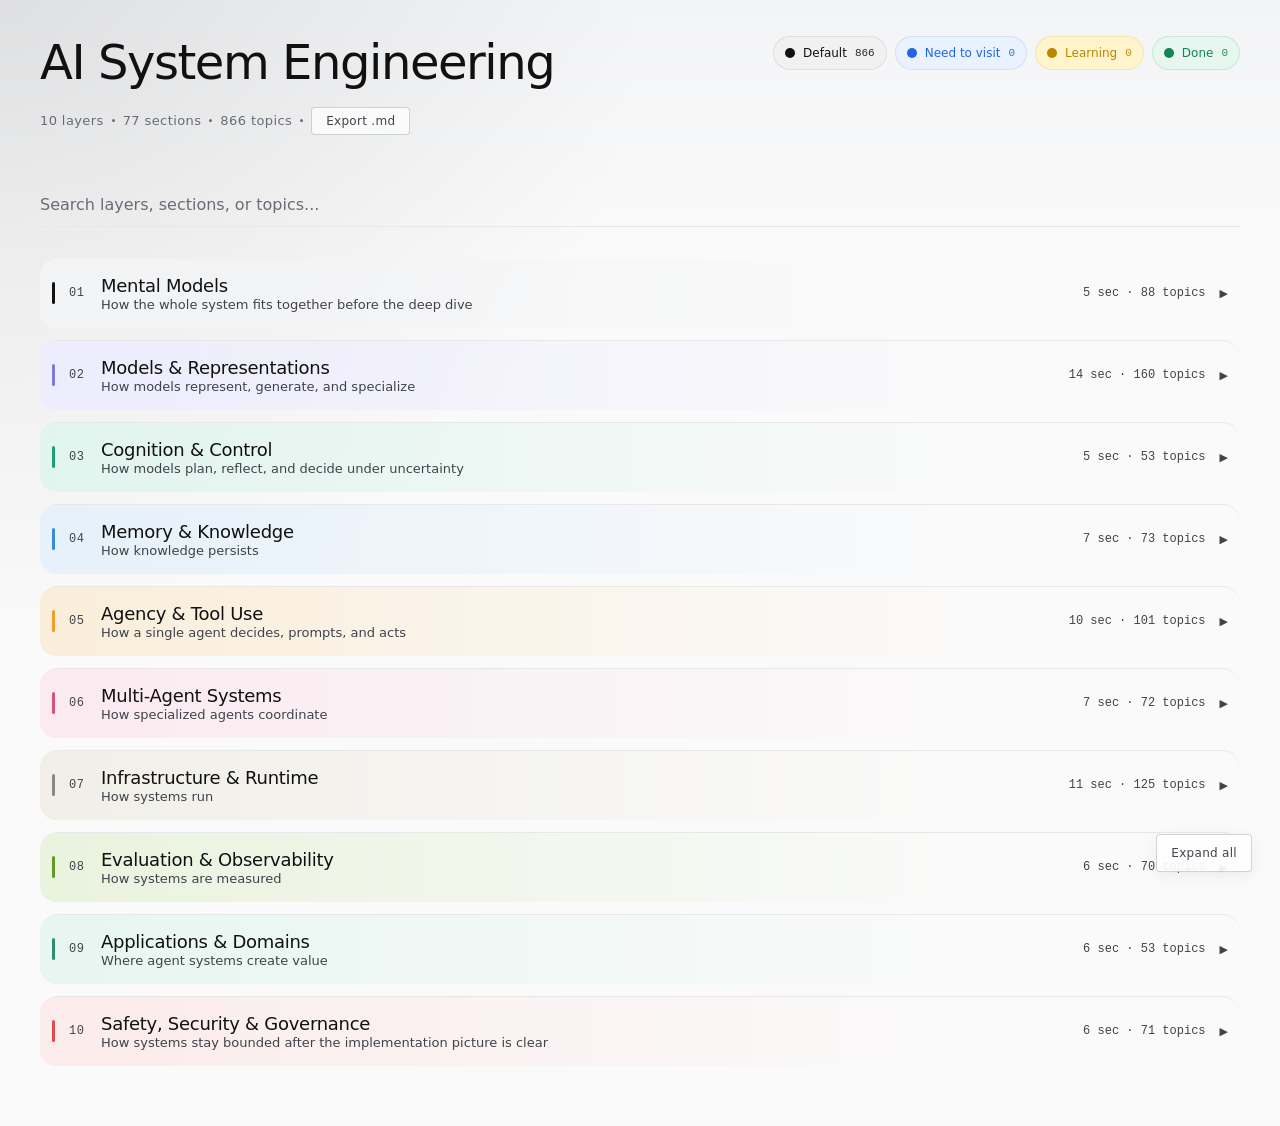
==== commit b6a68a0c: "feat: add SVG favicon to site Co-Authored-By: Claude Opus 4.6 (1M context) <noreply@anthropic.com>" ====
--- a/index.html
+++ b/index.html
@@ -4,6 +4,7 @@
 <meta charset="UTF-8">
 <meta name="viewport" content="width=device-width, initial-scale=1.0">
 <title>AI Agent Systems — Syllabus</title>
+<link rel="icon" href="favicon.svg" type="image/svg+xml">
 <link rel="stylesheet" href="styles.css">
 </head>
 <body>
@@ -28,13 +29,12 @@
 <button class="scroll-top" id="scroll-top" type="button" aria-label="Scroll to top">↑</button>
 <button class="s-collapse" id="collapse-button" type="button" aria-label="Collapse all layers">Collapse all</button>
 
-<script src="js/data/syllabus-content.js"></script>
+<script src="js/data/syllabus-dataset.js"></script>
+<script src="js/data/syllabus-helpers.js"></script>
+<script src="js/data/syllabus-layout.js"></script>
 <script src="js/core/syllabus-core.js"></script>
-<script src="js/features/topic-detail-shared.js"></script>
-<script src="js/features/topic-brief.js"></script>
-<script src="js/features/topic-prompt.js"></script>
-<script src="js/features/topic-resources.js"></script>
-<script src="js/features/topic-detail.js"></script>
+<script src="js/core/syllabus-startup.js"></script>
+<script src="js/core/syllabus-validation.js"></script>
 <script src="syllabus.js"></script>
 <script src="js/pages/index-page.js"></script>
 </body>
--- a/styles.css
+++ b/styles.css
@@ -428,6 +428,46 @@
 
 .not-found h1{font-size:24px;margin-bottom:10px}
 .not-found p{font-size:15px;line-height:1.7;color:var(--fg2);max-width:700px}
+
+.startup-error{
+  margin:0 0 24px;
+  border:1px solid rgba(226,75,74,0.22);
+  border-radius:14px;
+  padding:18px 20px;
+  background:rgba(255,255,255,0.9);
+  box-shadow:0 16px 34px rgba(17,17,17,0.04);
+}
+
+.startup-error-k{
+  margin-bottom:8px;
+  font-family:var(--mono);
+  font-size:11px;
+  letter-spacing:0.08em;
+  text-transform:uppercase;
+  color:#B42318;
+}
+
+.startup-error-title{
+  font-size:22px;
+  line-height:1.2;
+  letter-spacing:-0.02em;
+  margin-bottom:10px;
+}
+
+.startup-error-list{
+  margin:0 0 12px 18px;
+  display:grid;
+  gap:6px;
+  color:var(--fg2);
+  font-size:14px;
+  line-height:1.55;
+}
+
+.startup-error-note{
+  font-size:13px;
+  line-height:1.6;
+  color:var(--fg3);
+}
 
 .l{position:relative;margin-bottom:12px;border-radius:18px}
 .l+.l{border-top:1px solid var(--bd)}
